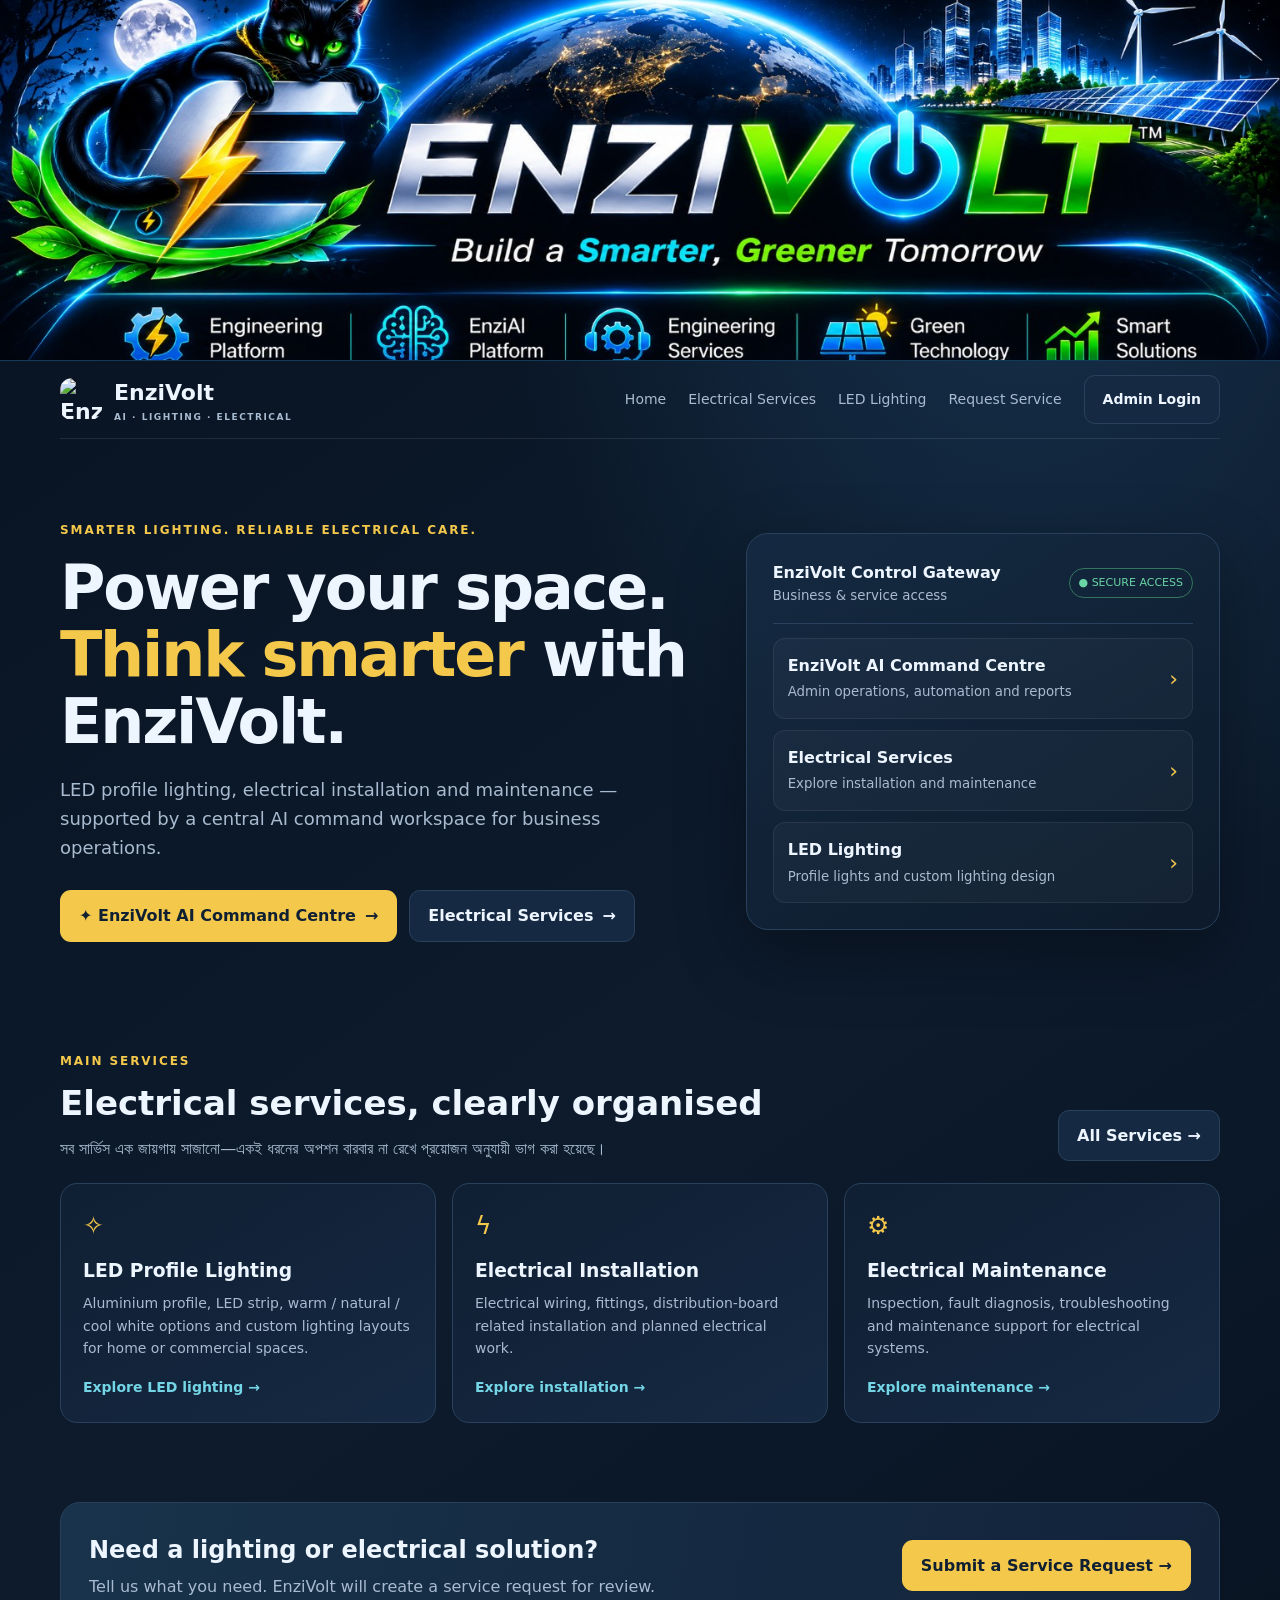
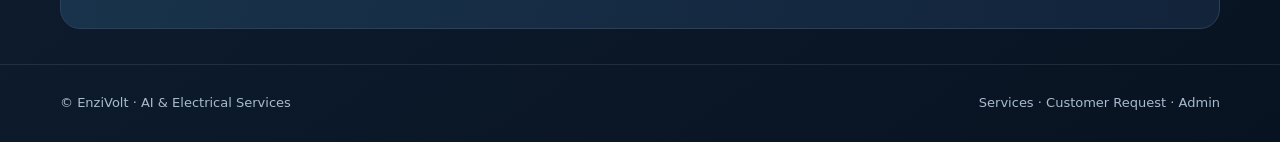
==== index.html @ 6e76aaa1 "Add sanitized EnziVolt public homepage" ====
<!doctype html>
<html lang="bn"><head><meta charset="utf-8"><meta name="viewport" content="width=device-width,initial-scale=1"><meta name="theme-color" content="#0b1424"><meta name="description" content="EnziVolt — AI-powered electrical services and LED profile lighting solutions."><title>EnziVolt | AI & Electrical Services</title>
<style>
:root{--bg:#081321;--panel:#101f33;--panel2:#152942;--line:#29415c;--text:#edf5ff;--muted:#a9bbd0;--gold:#f4c84b;--cyan:#73d5e5;--green:#69d5a5}*{box-sizing:border-box}html{scroll-behavior:smooth}body{margin:0;background:radial-gradient(ellipse at 80% 0%,#183653 0,transparent 38%),linear-gradient(145deg,#081321,#0d1b2d 60%,#081321);color:var(--text);font:16px/1.6 system-ui,-apple-system,"Noto Sans Bengali",sans-serif}a{color:inherit;text-decoration:none}.wrap{width:min(1160px,calc(100% - 40px));margin:auto}.nav{height:78px;display:flex;align-items:center;justify-content:space-between;border-bottom:1px solid #ffffff18}.brand{display:flex;gap:12px;align-items:center;font-weight:850;font-size:22px}.logo{display:grid;place-items:center;width:42px;height:42px;border-radius:13px;background:var(--gold);color:#102033;font-weight:950}.brand small{display:block;color:var(--muted);font-size:9px;letter-spacing:.17em}.links{display:flex;align-items:center;gap:22px;color:var(--muted);font-size:14px}.links a:hover{color:var(--gold)}.btn{display:inline-flex;align-items:center;justify-content:center;gap:9px;padding:12px 18px;border-radius:11px;background:var(--gold);color:#102033;font-weight:800;border:1px solid transparent}.btn.alt{background:#152942;border-color:var(--line);color:var(--text)}.hero{padding:82px 0 66px;display:grid;grid-template-columns:1.15fr .85fr;gap:44px;align-items:center}.eyebrow{font-size:12px;font-weight:850;letter-spacing:.16em;color:var(--gold)}h1{font-size:clamp(36px,5.5vw,62px);line-height:1.08;letter-spacing:-.035em;margin:15px 0 20px}.lead{color:var(--muted);font-size:18px;max-width:650px}.actions{display:flex;flex-wrap:wrap;gap:12px;margin-top:28px}.hero-panel{padding:26px;border:1px solid var(--line);border-radius:22px;background:linear-gradient(145deg,#152b43dd,#0d1b2cdd);box-shadow:0 25px 70px #0005}.panel-top{display:flex;justify-content:space-between;align-items:center;border-bottom:1px solid var(--line);padding-bottom:16px;margin-bottom:14px}.status{font-size:11px;color:var(--green);border:1px solid #34765d;border-radius:20px;padding:5px 9px}.quick{display:grid;gap:11px}.quick a{display:flex;justify-content:space-between;gap:12px;align-items:center;padding:14px;border-radius:12px;background:#ffffff08;border:1px solid #ffffff12}.quick b{display:block}.quick small{color:var(--muted)}.arrow{color:var(--gold);font-size:22px}.section{padding:44px 0}.section-head{display:flex;justify-content:space-between;align-items:end;gap:20px;margin-bottom:22px}.section h2{font-size:clamp(25px,3vw,34px);margin:5px 0}.sub{color:var(--muted);max-width:680px;margin:0}.cards{display:grid;grid-template-columns:repeat(3,1fr);gap:16px}.card{padding:22px;border-radius:17px;background:linear-gradient(150deg,var(--panel),var(--panel2));border:1px solid var(--line);min-height:190px}.icon{font-size:25px;color:var(--gold)}.card h3{margin:10px 0 6px}.card p{margin:0;color:var(--muted);font-size:14px}.card .text-link{display:inline-block;margin-top:17px;color:var(--cyan);font-weight:750;font-size:14px}.band{margin:35px 0;padding:28px;border:1px solid var(--line);border-radius:20px;background:linear-gradient(100deg,#18334b,#12233a);display:flex;justify-content:space-between;align-items:center;gap:22px}.band h2{margin:0 0 5px}.band p{margin:0;color:var(--muted)}footer{border-top:1px solid #ffffff18;padding:28px 0;color:var(--muted);font-size:13px}.foot{display:flex;justify-content:space-between;gap:15px;flex-wrap:wrap}@media(max-width:820px){.hero{grid-template-columns:1fr;padding:55px 0}.cards{grid-template-columns:repeat(2,1fr)}.links{gap:12px}}@media(max-width:560px){.wrap{width:min(100% - 28px,1160px)}.nav{height:auto;padding:15px 0;align-items:flex-start}.links{flex-wrap:wrap;justify-content:flex-end;font-size:12px}.links .hide{display:none}.cards{grid-template-columns:1fr}.section-head,.band{align-items:flex-start;flex-direction:column}.hero-panel{padding:18px}}
.brand-logo{width:42px;height:42px;object-fit:contain;border-radius:12px;flex:0 0 42px}

.header-banner-wrap{width:100%;background:#061326;border-bottom:1px solid #123a59;overflow:hidden}
.header-banner{display:block;width:min(100%,1536px);margin:0 auto;line-height:0}
.header-banner img{display:block;width:100%;height:auto;max-height:360px;object-fit:cover;object-position:center}
@media(max-width:560px){.header-banner img{max-height:190px;object-fit:cover;object-position:center}}
</style><link rel="icon" type="image/svg+xml" href="/static/brand/enzivolt-cat-lightning.svg"></head><body>
<div class="header-banner-wrap"><a class="header-banner" href="/" aria-label="EnziVolt home"><img src="[data-uri]" alt="EnziVolt — Build a Smarter, Greener Tomorrow" fetchpriority="high"></a></div>
<header class="wrap nav"><a class="brand" href="/"><img class="brand-logo" src="/static/brand/enzivolt-cat-lightning.svg" alt="EnziVolt cat and lightning logo"><span>EnziVolt<small>AI · LIGHTING · ELECTRICAL</small></span></a><nav class="links"><a href="/">Home</a><a href="/services">Electrical Services</a><a class="hide" href="/services#led-lighting">LED Lighting</a><a href="/request">Request Service</a><a class="btn alt" href="/login">Admin Login</a></nav></header>
<main class="wrap"><section class="hero"><div><div class="eyebrow">SMARTER LIGHTING. RELIABLE ELECTRICAL CARE.</div><h1>Power your space.<br><span style="color:var(--gold)">Think smarter</span> with EnziVolt.</h1><p class="lead">LED profile lighting, electrical installation and maintenance — supported by a central AI command workspace for business operations.</p><div class="actions"><a class="btn" href="/login">✦ EnziVolt AI Command Centre <span>→</span></a><a class="btn alt" href="/services">Electrical Services <span>→</span></a></div></div>
<div class="hero-panel"><div class="panel-top"><div><b>EnziVolt Control Gateway</b><small style="display:block;color:var(--muted)">Business & service access</small></div><span class="status">● SECURE ACCESS</span></div><div class="quick"><a href="/login"><span><b>EnziVolt AI Command Centre</b><small>Admin operations, automation and reports</small></span><span class="arrow">›</span></a><a href="/services"><span><b>Electrical Services</b><small>Explore installation and maintenance</small></span><span class="arrow">›</span></a><a href="/services#led-lighting"><span><b>LED Lighting</b><small>Profile lights and custom lighting design</small></span><span class="arrow">›</span></a></div></div></section>
<section class="section"><div class="section-head"><div><div class="eyebrow">MAIN SERVICES</div><h2>Electrical services, clearly organised</h2><p class="sub">সব সার্ভিস এক জায়গায় সাজানো—একই ধরনের অপশন বারবার না রেখে প্রয়োজন অনুযায়ী ভাগ করা হয়েছে।</p></div><a class="btn alt" href="/services">All Services →</a></div><div class="cards"><article class="card" id="led-lighting"><div class="icon">✧</div><h3>LED Profile Lighting</h3><p>Aluminium profile, LED strip, warm / natural / cool white options and custom lighting layouts for home or commercial spaces.</p><a class="text-link" href="/services#led-lighting">Explore LED lighting →</a></article><article class="card"><div class="icon">ϟ</div><h3>Electrical Installation</h3><p>Electrical wiring, fittings, distribution-board related installation and planned electrical work.</p><a class="text-link" href="/services#installation">Explore installation →</a></article><article class="card"><div class="icon">⚙</div><h3>Electrical Maintenance</h3><p>Inspection, fault diagnosis, troubleshooting and maintenance support for electrical systems.</p><a class="text-link" href="/services#maintenance">Explore maintenance →</a></article></div></section>
<section class="band"><div><h2>Need a lighting or electrical solution?</h2><p>Tell us what you need. EnziVolt will create a service request for review.</p></div><a class="btn" href="/request">Submit a Service Request →</a></section></main>
<footer><div class="wrap foot"><span>© EnziVolt · AI & Electrical Services</span><span><a href="/services">Services</a> · <a href="/request">Customer Request</a> · <a href="/login">Admin</a></span></div></footer></body></html>
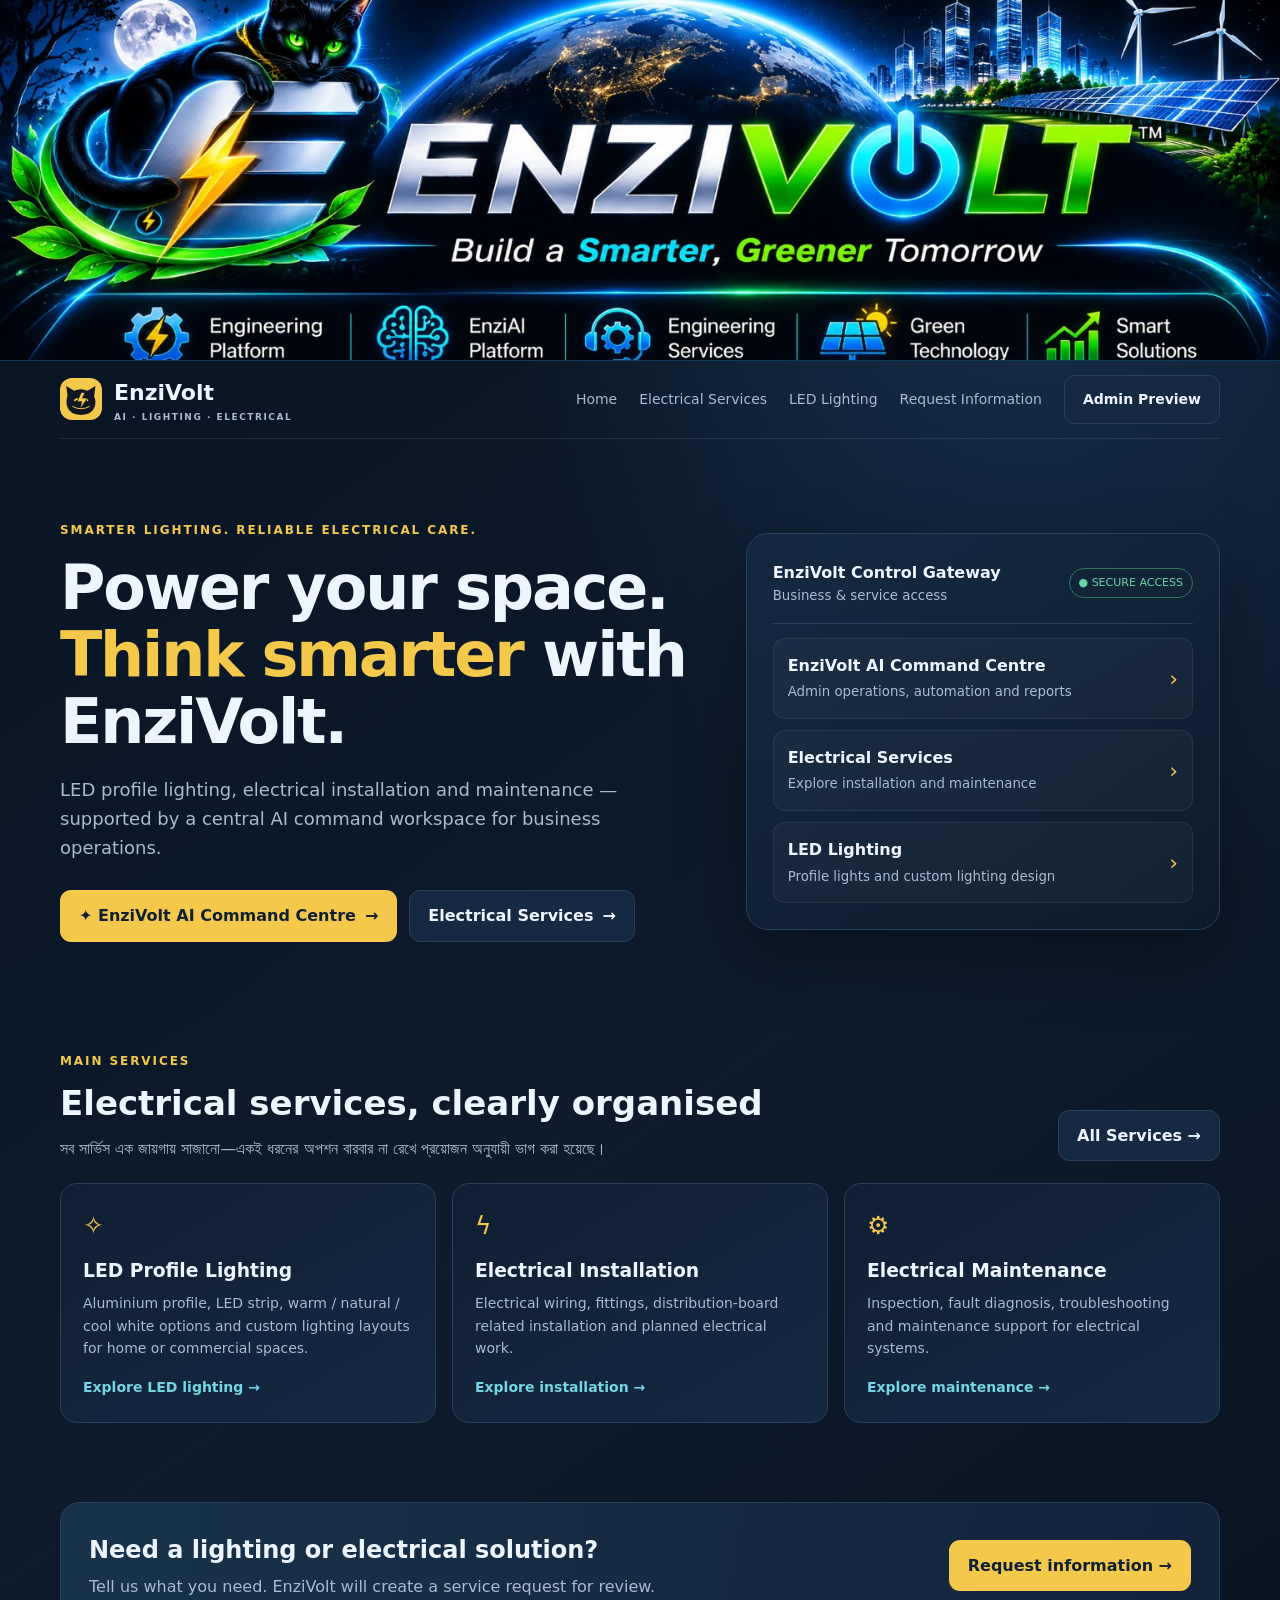
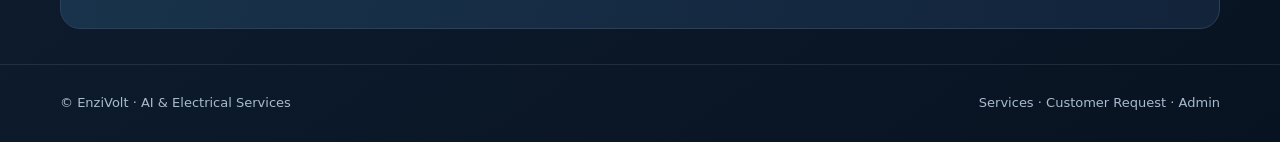
==== commit 8c296a80: "Fix navigation for GitHub Pages static homepage" ====
--- a/index.html
+++ b/index.html
@@ -8,11 +8,11 @@
 .header-banner{display:block;width:min(100%,1536px);margin:0 auto;line-height:0}
 .header-banner img{display:block;width:100%;height:auto;max-height:360px;object-fit:cover;object-position:center}
 @media(max-width:560px){.header-banner img{max-height:190px;object-fit:cover;object-position:center}}
-</style><link rel="icon" type="image/svg+xml" href="/static/brand/enzivolt-cat-lightning.svg"></head><body>
-<div class="header-banner-wrap"><a class="header-banner" href="/" aria-label="EnziVolt home"><img src="[data-uri]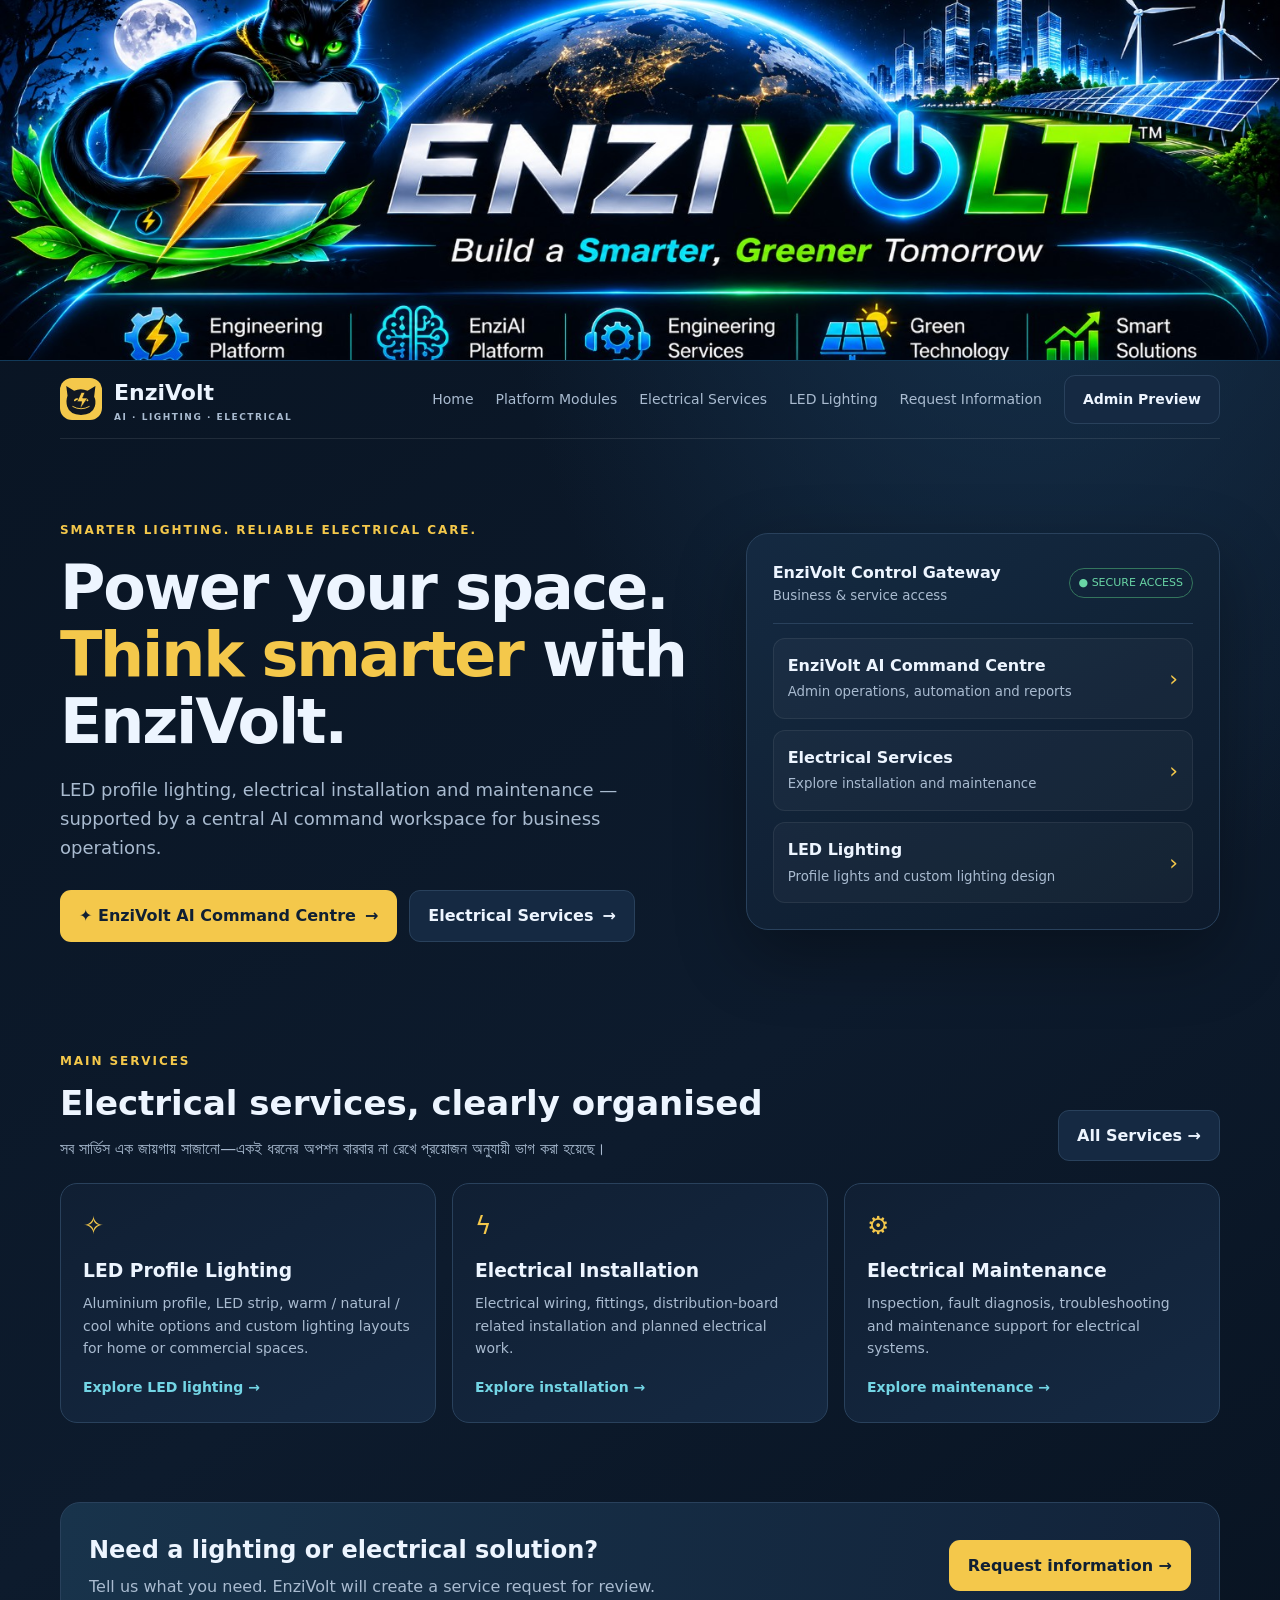
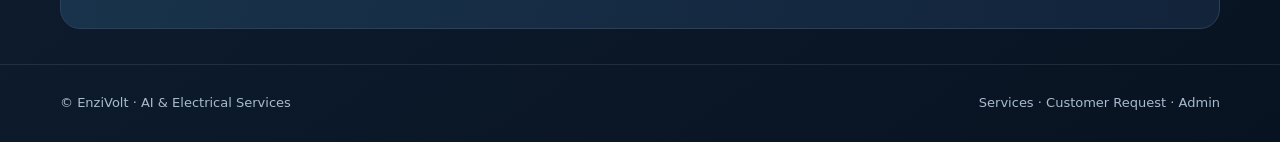
==== commit 178c60b2: "Add Platform Modules link to main website navigation" ====
--- a/index.html
+++ b/index.html
@@ -8,11 +8,11 @@
 .header-banner{display:block;width:min(100%,1536px);margin:0 auto;line-height:0}
 .header-banner img{display:block;width:100%;height:auto;max-height:360px;object-fit:cover;object-position:center}
 @media(max-width:560px){.header-banner img{max-height:190px;object-fit:cover;object-position:center}}
-</style><link rel="icon" type="image/svg+xml" href="/static/brand/enzivolt-cat-lightning.svg"></head><body id="top">
+</style><link rel="icon" type="image/svg+xml" href="static/brand/enzivolt-cat-lightning.svg"></head><body id="top">
 <div class="header-banner-wrap"><a class="header-banner" href="#top" aria-label="EnziVolt home"><img src="[data-uri]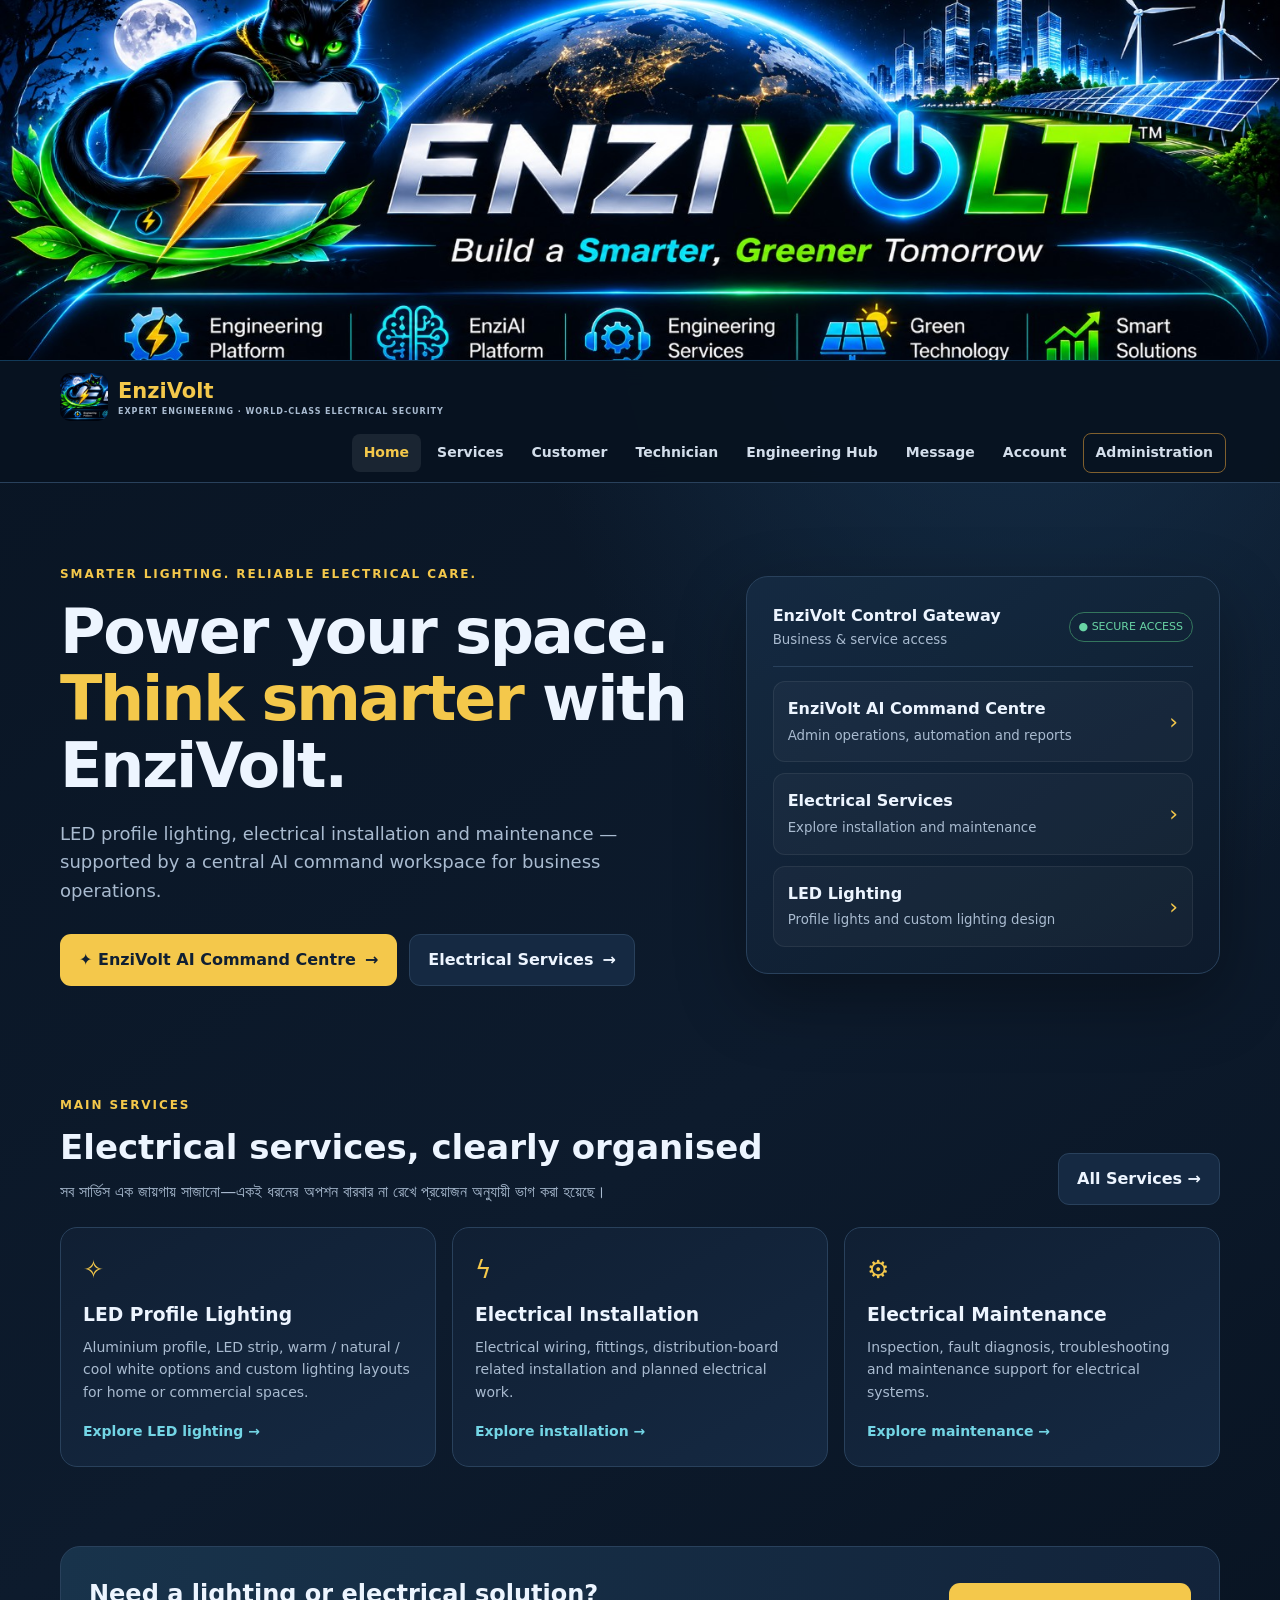
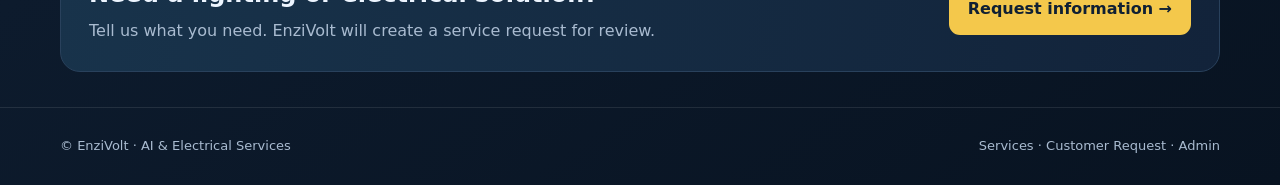
==== commit 651099cb: "Use relative navigation script path for project Pages" ====
--- a/index.html
+++ b/index.html
@@ -15,4 +15,5 @@
 <div class="hero-panel" id="admin-preview"><div class="panel-top"><div><b>EnziVolt Control Gateway</b><small style="display:block;color:var(--muted)">Business & service access</small></div><span class="status">● SECURE ACCESS</span></div><div class="quick"><a href="#admin-preview"><span><b>EnziVolt AI Command Centre</b><small>Admin operations, automation and reports</small></span><span class="arrow">›</span></a><a href="#services"><span><b>Electrical Services</b><small>Explore installation and maintenance</small></span><span class="arrow">›</span></a><a href="#led-lighting"><span><b>LED Lighting</b><small>Profile lights and custom lighting design</small></span><span class="arrow">›</span></a></div></div></section>
 <section class="section" id="services"><div class="section-head"><div><div class="eyebrow">MAIN SERVICES</div><h2>Electrical services, clearly organised</h2><p class="sub">সব সার্ভিস এক জায়গায় সাজানো—একই ধরনের অপশন বারবার না রেখে প্রয়োজন অনুযায়ী ভাগ করা হয়েছে।</p></div><a class="btn alt" href="#services">All Services →</a></div><div class="cards"><article class="card" id="led-lighting"><div class="icon">✧</div><h3>LED Profile Lighting</h3><p>Aluminium profile, LED strip, warm / natural / cool white options and custom lighting layouts for home or commercial spaces.</p><a class="text-link" href="#led-lighting">Explore LED lighting →</a></article><article class="card"><div class="icon">ϟ</div><h3>Electrical Installation</h3><p>Electrical wiring, fittings, distribution-board related installation and planned electrical work.</p><a class="text-link" href="#services">Explore installation →</a></article><article class="card"><div class="icon">⚙</div><h3>Electrical Maintenance</h3><p>Inspection, fault diagnosis, troubleshooting and maintenance support for electrical systems.</p><a class="text-link" href="#services">Explore maintenance →</a></article></div></section>
 <section class="band" id="request"><div><h2>Need a lighting or electrical solution?</h2><p>Tell us what you need. EnziVolt will create a service request for review.</p></div><a class="btn" href="#request">Request information →</a></section></main>
-<footer><div class="wrap foot"><span>© EnziVolt · AI & Electrical Services</span><span><a href="#services">Services</a> · <a href="#request">Customer Request</a> · <a href="#admin-preview">Admin</a></span></div></footer></body></html>+<footer><div class="wrap foot"><span>© EnziVolt · AI & Electrical Services</span><span><a href="#services">Services</a> · <a href="#request">Customer Request</a> · <a href="#admin-preview">Admin</a></span></div></footer><script src="shared/site-nav.js" defer></script>
+</body></html>
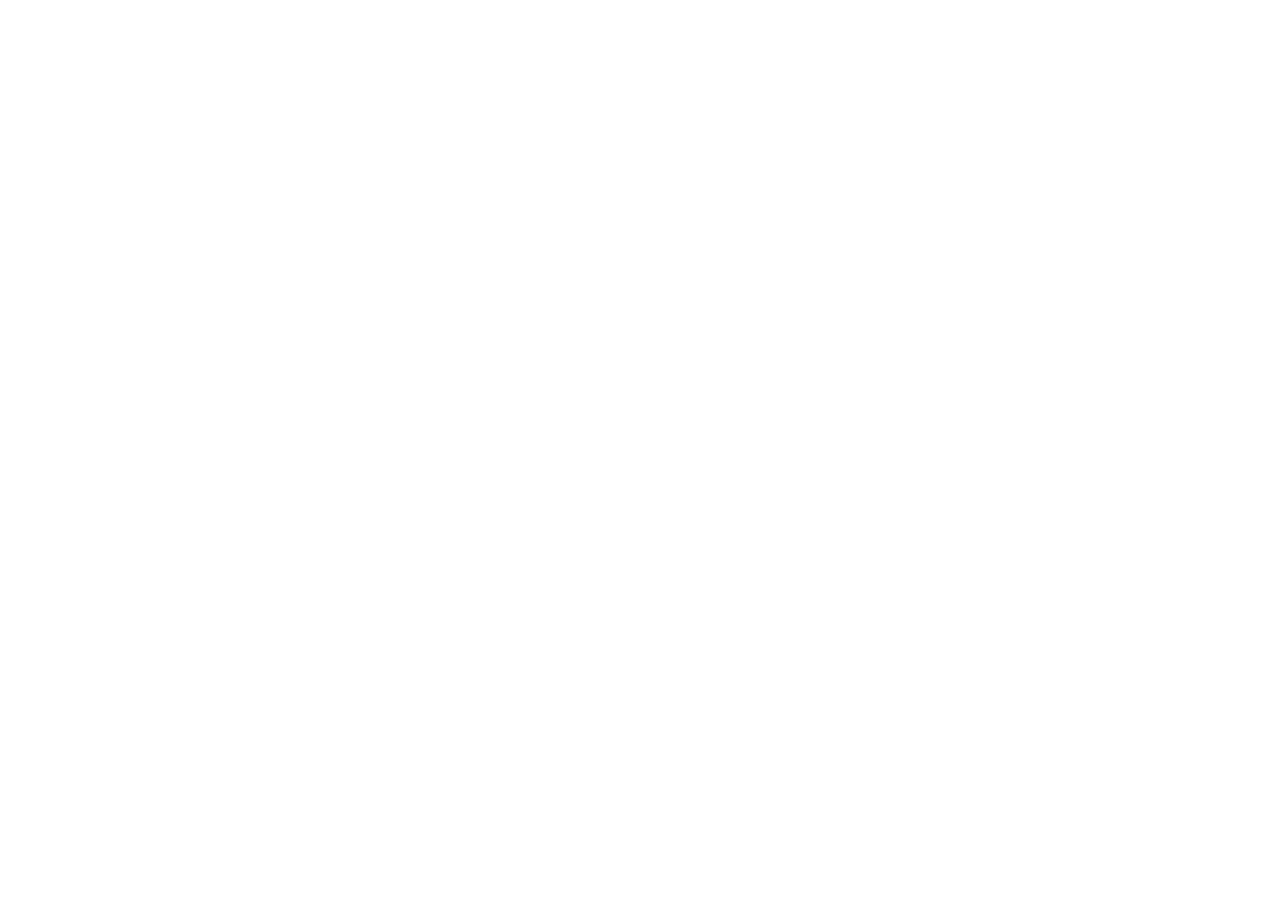
==== commit 7125051f: "Redirect legacy GitHub Pages homepage to official EnziVolt Workers homepage" ====
--- a/index.html
+++ b/index.html
@@ -1,19 +1,16 @@
 <!doctype html>
-<html lang="bn"><head><meta charset="utf-8"><meta name="viewport" content="width=device-width,initial-scale=1"><meta name="theme-color" content="#0b1424"><meta name="description" content="EnziVolt — AI-powered electrical services and LED profile lighting solutions."><title>EnziVolt | AI & Electrical Services</title>
-<style>
-:root{--bg:#081321;--panel:#101f33;--panel2:#152942;--line:#29415c;--text:#edf5ff;--muted:#a9bbd0;--gold:#f4c84b;--cyan:#73d5e5;--green:#69d5a5}*{box-sizing:border-box}html{scroll-behavior:smooth}body{margin:0;background:radial-gradient(ellipse at 80% 0%,#183653 0,transparent 38%),linear-gradient(145deg,#081321,#0d1b2d 60%,#081321);color:var(--text);font:16px/1.6 system-ui,-apple-system,"Noto Sans Bengali",sans-serif}a{color:inherit;text-decoration:none}.wrap{width:min(1160px,calc(100% - 40px));margin:auto}.nav{height:78px;display:flex;align-items:center;justify-content:space-between;border-bottom:1px solid #ffffff18}.brand{display:flex;gap:12px;align-items:center;font-weight:850;font-size:22px}.logo{display:grid;place-items:center;width:42px;height:42px;border-radius:13px;background:var(--gold);color:#102033;font-weight:950}.brand small{display:block;color:var(--muted);font-size:9px;letter-spacing:.17em}.links{display:flex;align-items:center;gap:22px;color:var(--muted);font-size:14px}.links a:hover{color:var(--gold)}.btn{display:inline-flex;align-items:center;justify-content:center;gap:9px;padding:12px 18px;border-radius:11px;background:var(--gold);color:#102033;font-weight:800;border:1px solid transparent}.btn.alt{background:#152942;border-color:var(--line);color:var(--text)}.hero{padding:82px 0 66px;display:grid;grid-template-columns:1.15fr .85fr;gap:44px;align-items:center}.eyebrow{font-size:12px;font-weight:850;letter-spacing:.16em;color:var(--gold)}h1{font-size:clamp(36px,5.5vw,62px);line-height:1.08;letter-spacing:-.035em;margin:15px 0 20px}.lead{color:var(--muted);font-size:18px;max-width:650px}.actions{display:flex;flex-wrap:wrap;gap:12px;margin-top:28px}.hero-panel{padding:26px;border:1px solid var(--line);border-radius:22px;background:linear-gradient(145deg,#152b43dd,#0d1b2cdd);box-shadow:0 25px 70px #0005}.panel-top{display:flex;justify-content:space-between;align-items:center;border-bottom:1px solid var(--line);padding-bottom:16px;margin-bottom:14px}.status{font-size:11px;color:var(--green);border:1px solid #34765d;border-radius:20px;padding:5px 9px}.quick{display:grid;gap:11px}.quick a{display:flex;justify-content:space-between;gap:12px;align-items:center;padding:14px;border-radius:12px;background:#ffffff08;border:1px solid #ffffff12}.quick b{display:block}.quick small{color:var(--muted)}.arrow{color:var(--gold);font-size:22px}.section{padding:44px 0}.section-head{display:flex;justify-content:space-between;align-items:end;gap:20px;margin-bottom:22px}.section h2{font-size:clamp(25px,3vw,34px);margin:5px 0}.sub{color:var(--muted);max-width:680px;margin:0}.cards{display:grid;grid-template-columns:repeat(3,1fr);gap:16px}.card{padding:22px;border-radius:17px;background:linear-gradient(150deg,var(--panel),var(--panel2));border:1px solid var(--line);min-height:190px}.icon{font-size:25px;color:var(--gold)}.card h3{margin:10px 0 6px}.card p{margin:0;color:var(--muted);font-size:14px}.card .text-link{display:inline-block;margin-top:17px;color:var(--cyan);font-weight:750;font-size:14px}.band{margin:35px 0;padding:28px;border:1px solid var(--line);border-radius:20px;background:linear-gradient(100deg,#18334b,#12233a);display:flex;justify-content:space-between;align-items:center;gap:22px}.band h2{margin:0 0 5px}.band p{margin:0;color:var(--muted)}footer{border-top:1px solid #ffffff18;padding:28px 0;color:var(--muted);font-size:13px}.foot{display:flex;justify-content:space-between;gap:15px;flex-wrap:wrap}@media(max-width:820px){.hero{grid-template-columns:1fr;padding:55px 0}.cards{grid-template-columns:repeat(2,1fr)}.links{gap:12px}}@media(max-width:560px){.wrap{width:min(100% - 28px,1160px)}.nav{height:auto;padding:15px 0;align-items:flex-start}.links{flex-wrap:wrap;justify-content:flex-end;font-size:12px}.links .hide{display:none}.cards{grid-template-columns:1fr}.section-head,.band{align-items:flex-start;flex-direction:column}.hero-panel{padding:18px}}
-.brand-logo{width:42px;height:42px;object-fit:contain;border-radius:12px;flex:0 0 42px}
-
-.header-banner-wrap{width:100%;background:#061326;border-bottom:1px solid #123a59;overflow:hidden}
-.header-banner{display:block;width:min(100%,1536px);margin:0 auto;line-height:0}
-.header-banner img{display:block;width:100%;height:auto;max-height:360px;object-fit:cover;object-position:center}
-@media(max-width:560px){.header-banner img{max-height:190px;object-fit:cover;object-position:center}}
-</style><link rel="icon" type="image/svg+xml" href="static/brand/enzivolt-cat-lightning.svg"></head><body id="top">
-<div class="header-banner-wrap"><a class="header-banner" href="#top" aria-label="EnziVolt home"><img src="[data-uri]